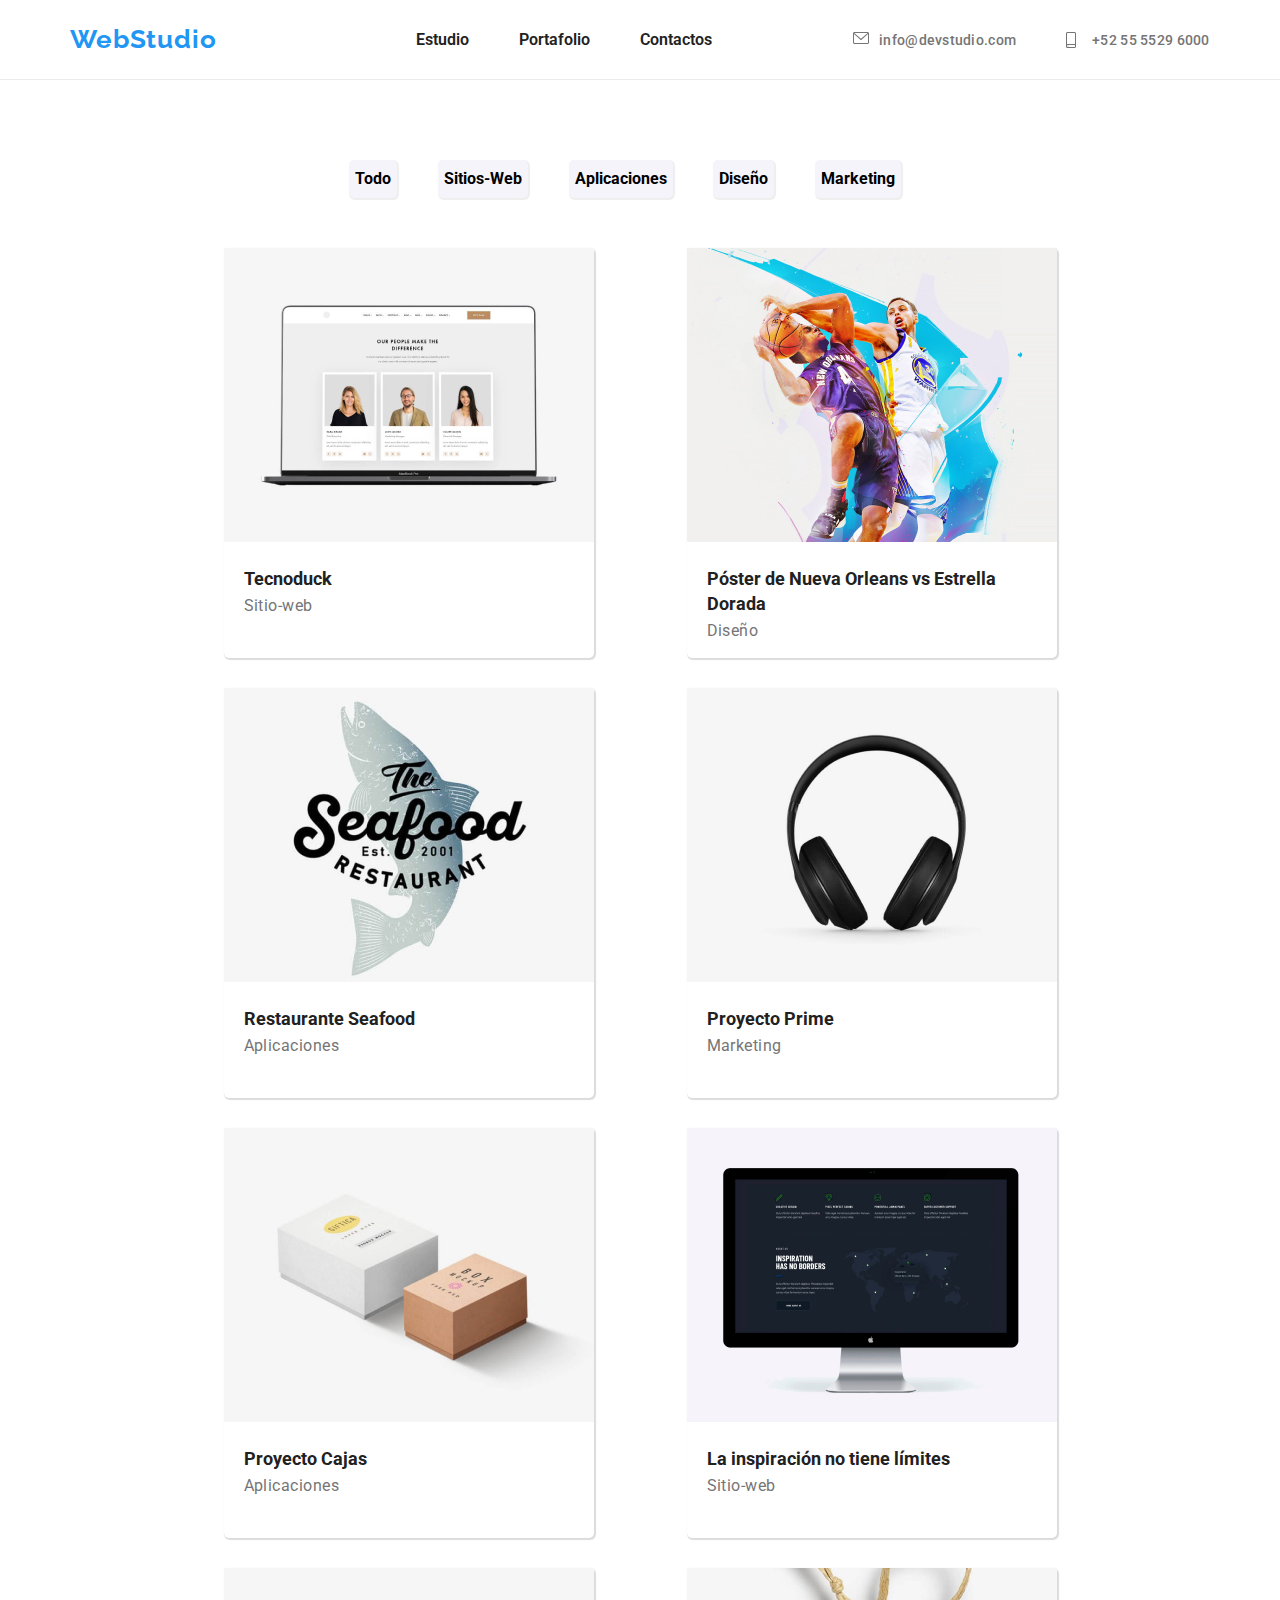
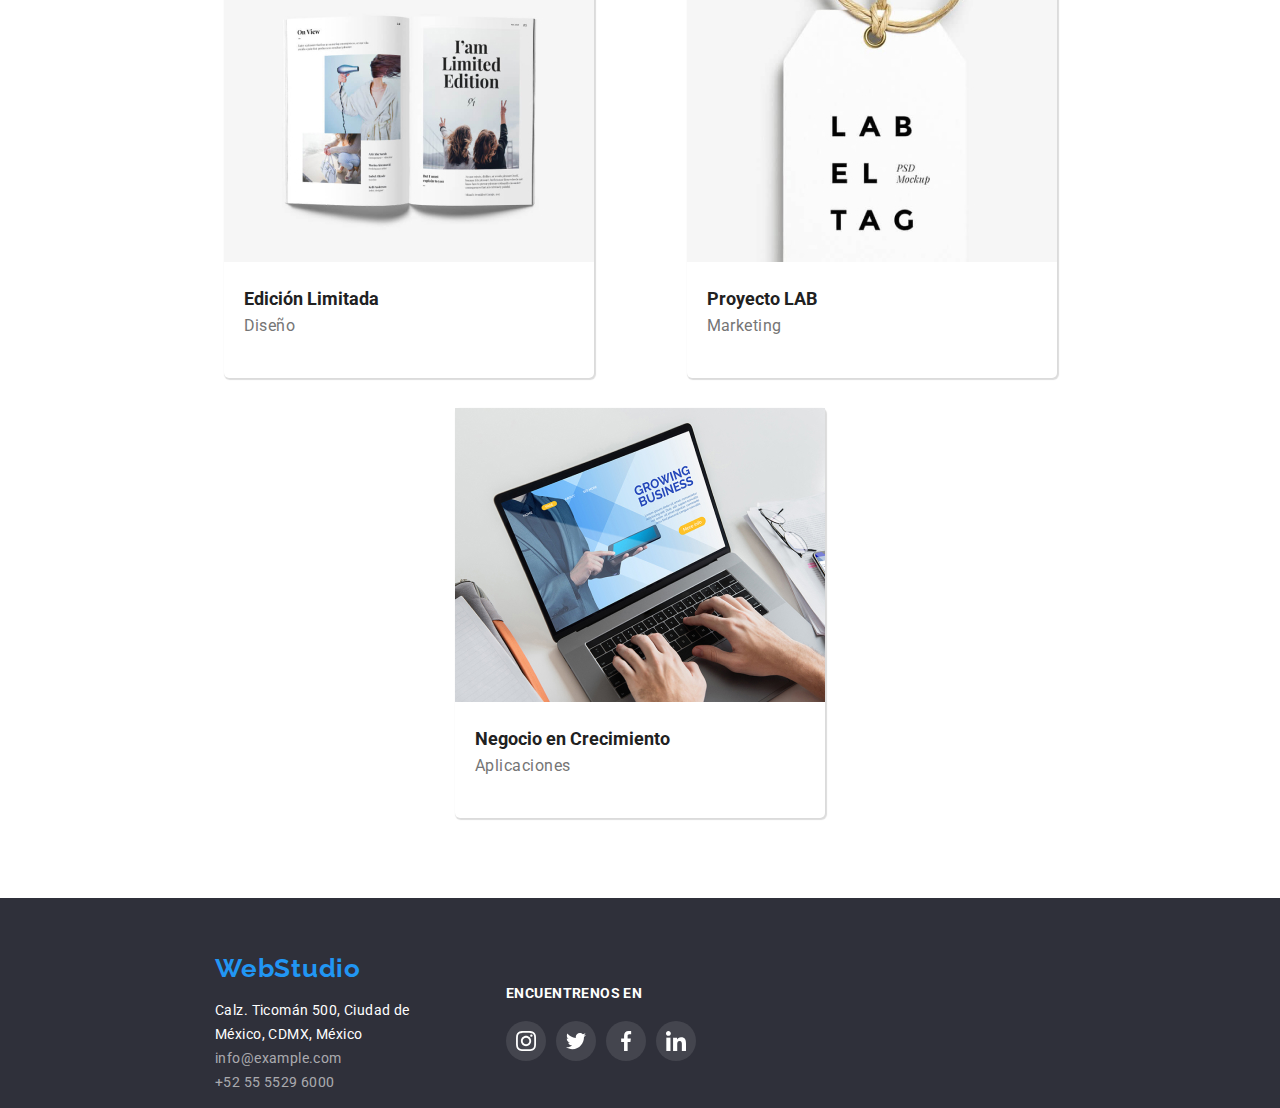
==== portfolio.html @ 3cceba23 "Primer commit" ====
<!DOCTYPE html>
<html lang="es">
  <head>
    <link
      rel="stylesheet"
      type="text/css"
      media="screen"
      href="./css/styles.css"
    />
    <link rel="preconnect" href="https://fonts.googleapis.com" />
    <link rel="preconnect" href="https://fonts.gstatic.com" crossorigin />
    <link
      href="https://fonts.googleapis.com/css2?family=Raleway:wght@100;300;400;500;600;700;800;900&display=swap"
      rel="stylesheet"
    />
    <link
      href="https://fonts.googleapis.com/css2?family=Roboto:wght@400;500;700;900&display=swap"
      rel="stylesheet"
    />
    <link
      rel="stylesheet"
      href="node_modules/modern-normalize/modern-normalize.css"
    />
    <meta charset="utf-8" />
    <meta http-equiv="X-UA-Compatible" content="IE=edge" />
    <title>WebStudio</title>
    <meta name="viewport" content="width=device-width, initial-scale=1" />
  </head>
  <body>
    <header class="navbar">
      <nav>
        <a href="#">
          <p class="page-name">WebStudio</p>
        </a>
        <ul class="navbar-list">
          <li>
            <a id="estudio" href="index.html" class="nav-link">Estudio</a>
          </li>
          <li>
            <a id="portafolio" href="portfolio.html" class="nav-link"
              >Portafolio</a
            >
          </li>
          <li>
            <a id="contactos" href="index.html" class="nav-link">Contactos</a>
          </li>
        </ul>
      </nav>
      <ul class="navbar-contact-info">
        <li>
          <figure class="navbar-info">
            <svg class="navbar-icon">
              <use href="images/icons.svg#email"></use>
            </svg>
            <a href="mailto:info@devstudio.com" target="_blank" class="nav-link"
              >info@devstudio.com</a
            >
          </figure>
        </li>
        <li>
          <figure class="navbar-info">
            <svg class="navbar-icon">
              <use href="images/icons.svg#smartphone"></use>
            </svg>
            <a href="tel:+525555296000" target="_blank" class="nav-link"
              >+52 55 5529 6000</a
            >
          </figure>
        </li>
      </ul>
    </header>
    <main>
      <article class="portafolio-content">
        <ul class="product-category">
          <li class="category-card"><button>Todo</button></li>
          <li class="category-card"><button>Sitios-Web</button></li>
          <li class="category-card"><button>Aplicaciones</button></li>
          <li class="category-card"><button>Diseño</button></li>
          <li class="category-card"><button>Marketing</button></li>
        </ul>
        <ul class="product-cards">
          <li class="product-card">
            <figure>
              <img src="images/product1.jpg" alt="Imagen del portafolio" />
              <p class="product-name">Tecnoduck</p>
              <p class="category-text">Sitio-web</p>
            </figure>
          </li>
          <li class="product-card">
            <figure>
              <img src="images/product2.jpg" alt="Imagen del portafolio" />
              <p class="product-name">
                Póster de Nueva Orleans vs Estrella Dorada
              </p>
              <p class="category-text">Diseño</p>
            </figure>
          </li>
          <li class="product-card">
            <figure>
              <img src="images/product3.jpg" alt="Imagen del portafolio" />
              <p class="product-name">Restaurante Seafood</p>
              <p class="category-text">Aplicaciones</p>
            </figure>
          </li>
          <li class="product-card">
            <figure>
              <img src="images/product4.jpg" alt="Imagen del portafolio" />
              <p class="product-name">Proyecto Prime</p>
              <p class="category-text">Marketing</p>
            </figure>
          </li>
          <li class="product-card">
            <figure>
              <img src="images/product5.jpg" alt="Imagen del portafolio" />
              <p class="product-name">Proyecto Cajas</p>
              <p class="category-text">Aplicaciones</p>
            </figure>
          </li>
          <li class="product-card">
            <figure>
              <img src="images/product6.jpg" alt="Imagen del portafolio" />
              <p class="product-name">La inspiración no tiene límites</p>
              <p class="category-text">Sitio-web</p>
            </figure>
          </li>
          <li class="product-card">
            <figure>
              <img src="images/product7.jpg" alt="Imagen del portafolio" />
              <p class="product-name">Edición Limitada</p>
              <p class="category-text">Diseño</p>
            </figure>
          </li>
          <li class="product-card">
            <figure>
              <img src="images/product8.jpg" alt="Imagen del portafolio" />
              <p class="product-name">Proyecto LAB</p>
              <p class="category-text">Marketing</p>
            </figure>
          </li>
          <li class="product-card">
            <figure>
              <img src="images/product9.jpg" alt="Imagen del portafolio" />
              <p class="product-name">Negocio en Crecimiento</p>
              <p class="category-text">Aplicaciones</p>
            </figure>
          </li>
        </ul>
      </article>
    </main>
    <footer>
      <article class="footer-contact">
        <a href="#">
          <p class="footer-page-name">WebStudio</p>
        </a>
        <address>
          <ul class="footer-list">
            <li><p>Calz. Ticomán 500, Ciudad de México, CDMX, México</p></li>
            <li>
              <p style="color: rgba(255, 255, 255, 0.6)">info@example.com</p>
            </li>
            <li>
              <p style="color: rgba(255, 255, 255, 0.6)">+52 55 5529 6000</p>
            </li>
          </ul>
        </address>
      </article>
      <article class="footer-social-media">
        <h2 class="social-media-title">ENCUENTRENOS EN</h2>
        <ul>
          <li>
            <a
              class="social-media-button"
              href="http://instagram.com"
              target="_blank"
              rel="noopener noreferrer"
            >
              <svg class="social-media-icon">
                <use href="images/icons.svg#instagram"></use>
              </svg>
            </a>
          </li>

          <li>
            <a
              class="social-media-button"
              href="http://twitter.com"
              target="_blank"
              rel="noopener noreferrer"
            >
              <svg class="social-media-icon">
                <use href="images/icons.svg#twitter"></use>
              </svg>
            </a>
          </li>

          <li>
            <a
              class="social-media-button"
              href="http://facebook.com"
              target="_blank"
              rel="noopener noreferrer"
            >
              <svg class="social-media-icon">
                <use href="images/icons.svg#facebook"></use>
              </svg>
            </a>
          </li>

          <li>
            <a
              class="social-media-button"
              href="http://linkedin.com"
              target="_blank"
              rel="noopener noreferrer"
            >
              <svg class="social-media-icon">
                <use href="images/icons.svg#linkedin"></use>
              </svg>
            </a>
          </li>
        </ul>
      </article>
    </footer>
  </body>
</html>
---- css/styles.css ----
@media (max-width: 600px) {
  header {
    flex-direction: column;
  }
}

@import url("https://fonts.googleapis.com/css2?family=Raleway:wght@;400;500;700;900&display=swap");
@import url("https://fonts.googleapis.com/css2?family=Roboto:wght@100;300;400;500;700&display=swap");

:root {
  --main-color: rgba(33, 150, 243, 1);
  --main-color-2: rgba(47, 48, 58, 1);
  --light-gray: rgba(117, 117, 117, 1);
  --white: rgba(255, 255, 255, 1);
  --black: rgba(33, 33, 33, 1);
  --shadow: rgba(238, 238, 238, 1);
  --shadow-hover: rgba(238, 238, 238, 1);
}
.icon {
  display: inline-block;
  width: 1em;
  height: 1em;
  stroke-width: 0;
  stroke: currentColor;
  fill: currentColor;
}
.navbar-icon {
  display: flex;
  height: 16px;
  width: 16px;
  fill: var(--light-gray);
}

.icon-clock {
  width: 0.9716796875em;
}

.icon-details {
  width: 0.9423828125em;
}
.client{
  display: flex;
  justify-content: center;
  align-items: center;
}
.icon-clients{
  display: flex;
  justify-content: center;
  align-items: center;
  fill: var(--light-gray);
}
.client-container:hover,
.client-container:hover svg {
  fill: var(--main-color);
  border-color: var(--main-color);
  cursor: pointer;
}

* {
  box-sizing: border-box;
  margin: 0;
}

a {
  color: rgba(33, 33, 33, 1);
  text-decoration: none;
}

address {
  color: var(--white);
  font-size: 14px;
  font-style: normal;
  font-weight: 400;
  letter-spacing: 0.03em;
  line-height: 24px;
  width: 231px;
}

ul {
  display: block;
  list-style-type: none;
  margin-block-end: 0em;
  margin-block-start: 0em;
  margin-inline-end: 0px;
  margin-inline-start: 0px;
  padding-inline-start: 0px;
}

nav{
display: flex;
align-items: center;
gap: 100px;
}

body {
  font-family: "Roboto", sans-serif;
  overflow-x: auto; /* Hide horizontal scrollbar */
  overflow-y: auto; /* Hide vertical scrollbar */
}

footer {
  align-items: center;
  background-color: var(--main-color-2);
  display: flex;
  flex-direction: row;
  gap: 0px;
  height: 210px;
  padding-top: 40px;
}

nav a:hover {
  color: var(--main-color);
  cursor: pointer;
}

.article-title {
  color: var(--white);
  font-size: 44px;
  height: 120px;
  text-align: center;
  text-transform: uppercase;
  width: 696px;
}

.category-card {
  display: flex;
  flex-direction: row;
  align-items: center;
  font-weight: 500;
  margin-right: 30px;
  padding-left: 1%;
  padding-right: 1%;
}

.category-card button {
  background-color: rgba(245, 244, 250, 1);
  border-radius: 5px;
  box-shadow: 1px 1px 1px 1px rgba(238, 238, 238, 1);
  height: 38px;
  justify-content: center;
  font-weight: 700;
  font-size: 16px;
  line-height: 26px;
  font-family: "Roboto", sans-serif;
  white-space: nowrap;
  border: 0px;
}
.category-card button:hover {
  background-color: var(--main-color);
  box-shadow: 3px 3px 3px 3px rgba(238, 238, 238, 1);
  color: var(--white);
  cursor: pointer;
}
.category-card button:focus {
  background-color: var(--main-color);
  color: var(--white);
}

.category-text {
  /* identical to box height, or 188% */
  color: var(--light-gray);
  font-size: 16px;
  font-style: normal;
  font-weight: 400;
  letter-spacing: 0.03em;
  line-height: 30px;
  margin-left: 20px;
}
.content {
  align-items: center;
  background: linear-gradient(
      0deg,
      rgba(47, 48, 58, 0.4),
      rgba(47, 48, 58, 0.4)
    ),
    url(../images/main-content-image.jpg);
  box-shadow: 0px 4px 4px rgba(0, 0, 0, 0.15);
  color: var(--white);
  background-size: 100%;
  background-attachment: fixed;
  display: flex;
  flex-direction: column;
  height: 600px;
  justify-content: center;
}

.client-list {
  display: flex;
  flex-direction: row;
  justify-content: space-evenly;
  padding: 0% 15%;
}
.client-container {
  align-items: center;
  border-radius: 4px;
  border: 2px solid rgba(175, 177, 184, 1);
  display: flex;
  flex-direction: row;
  height: 80px;
  justify-content: center;
  margin: 45px 0px 150px 0px;
  width: 170px;
}

.client-image {
  color: aqua;
}
.client-image:hover {
  fill: aqua;
  cursor: pointer;
}

.footer-list {
  list-style-type: disc;
  list-style: none;
  margin-block-end: 0;
  margin-block-start: 0;
  margin-inline-end: 0px;
  margin-inline-start: 0px;
  padding-inline-start: 0px;
}

.footer-contact {
  align-content: flex-start;
  align-items: flex-start;
  column-gap: 0px;
  display: flex;
  flex-direction: column;
  justify-content: center;
  margin-left: 215px;
}
.footer-social-media {
  align-items: flex-start;
  display: flex;
  flex-direction: column;
  margin-left: 60px;
}
.footer-social-media ul {
  display: flex;
  gap: 10px;
}

.footer-page-name {
  color: var(--main-color);
  display: block;
  font-family: "Raleway", sans-serif;
  font-size: 26px;
  font-style: normal;
  font-weight: 700;
  letter-spacing: 0.03em;
  line-height: 31px;
  margin-block-end: 14px;
  margin-block-start: 0px;
  margin-inline-end: 0px;
  margin-inline-start: 0px;
  text-align: right;
  text-decoration: none;
}
.img-content {
  position: relative;
}
.main-button {
  align-items: center;
  background: var(--main-color);
  border-radius: 4px;
  border: none;
  box-shadow: 0px 4px 4px rgba(0, 0, 0, 0.15);
  color: var(--white);
  font-weight: 700px;
  display: flex;
  flex-direction: row;
  height: 50px;
  margin-top: 40px;
  justify-content: center;
  width: 260px;
}

.main-button:hover {
  cursor: pointer;
}

.main-content-list {
  display: flex;
  flex-direction: row;
  justify-content: space-evenly;
  margin-top: 50px;
  padding: 0% 15%;
}
.main-content-team {
  margin-top: 90px;
  padding-top: 90px;
  padding-bottom: 90px;
  background-color: rgba(245, 244, 250, 1);
}

.main-content-list .image-title {
  background-color: rgba(47, 48, 58, 0.8);
  color: var(--white);
  display: flex;
  font-size: 18px;
  font-weight: 700;
  height: 70px;
  position: absolute;
  text-transform: uppercase;
  top: 77%;
  width: 100%;
  justify-content: center;
  align-items: center;
}
.main-content-features h2 {
  color: var(--black);
  font-size: 14px;
  font-style: normal;
  font-weight: 700;
  height: 16px;
  left: 215px;
  letter-spacing: 0.03em;
  line-height: 16px;
  text-transform: uppercase;
  top: 775px;
  width: 270px;
}
.main-content-features p {
  color: var(--light-gray);
  font-size: 14px;
  font-style: normal;
  font-weight: 400;
  height: 75px;
  left: 215px;
  letter-spacing: 0.03em;
  line-height: 24px;
  top: 801px;
  width: 270px;
}

.main-content-features section div {
  background-color: rgba(245, 244, 250, 1);
  width: 270px;
  height: 120px;
  border-radius: 4px;
  display: flex;
  justify-content: center;
  text-align: center;
  align-items: center;
  margin-bottom: 30px;
}
.main-content ul {
  display: flex;
  list-style: none;
  gap: 30px;
}

.navbar {
  align-items: center;
  background-color: var(--white);
  display: flex;
  height: 80px;
  border-bottom: 1px solid;
  border-color: rgba(236, 236, 236, 1);
  justify-content: space-around;
}

.navbar-contact-info {
  align-items: center;
  display: flex;
  height: 80px;
  list-style: none;
  column-gap: 50px;
}

.navbar-info{
  display: flex;
  gap: 10px;
}
.navbar-info:hover a,
.navbar-info:hover  .navbar-icon{
  color: var(--main-color);
  fill: var(--main-color);
}

.main-content-icon{
  width: 70px;
  height: 70px;
}
.main-content-icon:hover{
 fill: var(--main-color);
}
.team-card-icon{
  fill: var(--light-gray);
  height: 20px;
  width: 20px;
}


.team-social-media-button{
  align-items: center;
  background-color: var(--white);
  border-radius: 100%;
  display: flex;
  height: 40px;
  justify-content: center;
  width: 40px;
}
.team-social-media-button:hover,.team-social-media-button:hover  svg{
  background-color: var(--main-color);
  fill: var(--white);
}
.team-social-sites{
  display: flex;
  width: 260px;
  margin: 15px 0px;
  gap: 15px;
  justify-content: center;
}

.social-media-icon{
  fill: var(--white);
}
.navbar-info a {
  color: var(--light-gray);
  font-size: 14px;
  font-weight: 500;
  letter-spacing: 0.02em;
  line-height: 16px;
}

.nav-link {
  margin: 0px;
  font-weight: 600;
}

.navbar-list {
  margin-left: 100px;
  align-items: center;
  display: flex;
  height: 80px;
  list-style: none;
  column-gap: 50px;
}

.main-content-title {
  align-items: center;
  color: var(--black);
  display: block;
  flex-direction: row;
  font-size: 36px;
  font-style: normal;
  font-weight: 700;
  justify-content: center;
  letter-spacing: 0.03em;
  line-height: 42px;
  margin-top: 100px;
  text-align: center;
  width: 100%;
}

.page-name {
  color: var(--main-color);
  display: block;
  font-family: "Raleway", sans-serif;
  font-size: 26px;
  font-style: normal;
  font-weight: 700;
  letter-spacing: 0.03em;
  line-height: 31px;
  margin-block-end: 0px;
  margin-block-start: 0px;
  margin-inline-end: 0px;
  margin-inline-start: 0px;
  text-decoration: none;
}

.product-cards {
  display: flex;
  flex-direction: row;
  flex-wrap: wrap;
  flex-grow: 3;
  gap: 30px;
  justify-content: space-around;
  margin-bottom: 80px;
  margin-top: 50px;
}

.product-card {
  align-items: center;
  border-radius: 5px;
  box-shadow: 1px 1px 1px 1px rgba(0, 0, 0, 0.14);
  display: flex;
  flex-direction: column;
  height: 410px;
  justify-content: flex-start;
  padding: 0%;
  width: 370px;
}

.product-card:hover {
  box-shadow: 2px 3px 6px 2px rgba(0, 0, 0, 0.2);
  cursor: pointer;
}

.product-category {
  align-items: center;
  display: flex;
  flex-direction: row;
  height: fit-content;
  justify-content: center;
}

.portafolio-content {
  align-items: center;
  display: flex;
  flex-direction: column;
  justify-content: center;
  margin-top: 80px;
  padding: 0% 15% 0% 15%;
}
.portafolio-content ul li {
  list-style: none;
}

.product-name {
  color: var(--black);
  font-size: 18px;
  font-style: normal;
  font-weight: 700;
  line-height: 25px;
  margin-left: 20px;
  margin-top: 20px;
}

.social-media-title {
  color: var(--white);
  font-family: "Roboto";
  font-size: 14px;
  font-style: normal;
  font-weight: 700;
  letter-spacing: 0.03em;
  line-height: 16px;
  margin-block-end: 20px;
  margin-block-start: 0px;
  margin-inline-end: 0px;
  margin-inline-start: 0px;
  padding-bottom: 0%;
  text-transform: uppercase;
}

.social-media-button {
  align-items: center;
  background-color: rgba(255, 255, 255, 0.1);
  border-radius: 100%;
  display: flex;
  height: 40px;
  justify-content: center;
  width: 40px;
}
.social-media-button svg{
  height: 20px;
  width: 20px;
}
.social-media-button:hover {
  background-color: var(--main-color);
  cursor: pointer;
}

.team-card {
  border-radius: 5px;
  box-shadow: 1px 2px 5px 1px rgba(0, 0, 0, 0.14);
  display: flex;
  flex-direction: column;
  height: fit-content;
  padding-bottom: 20px;
  row-gap: 30px;
}
.team-card:hover {
  box-shadow: 1px 2px 5px 1px rgba(0, 0, 0, 0.3);
  cursor: pointer;
}

.team-img {
  height: 260px;
}
.team-job {
  /* identical to box height */
  color: var(--light-gray);
  font-size: 16px;
  font-style: normal;
  font-weight: 400;
  letter-spacing: 0.03em;
  line-height: 19px;
  text-align: center;
}
.team-name {
  /* identical to box height */
  color: var(--black);
  display: block;
  font-size: 16px;
  font-weight: bold;
  letter-spacing: 0.03em;
  line-height: 19px;
  margin-bottom: 10px;
  text-align: center;
}

.team-section {
  align-items: center;
  display: flex;
  flex-direction: column;
  justify-content: center;
}
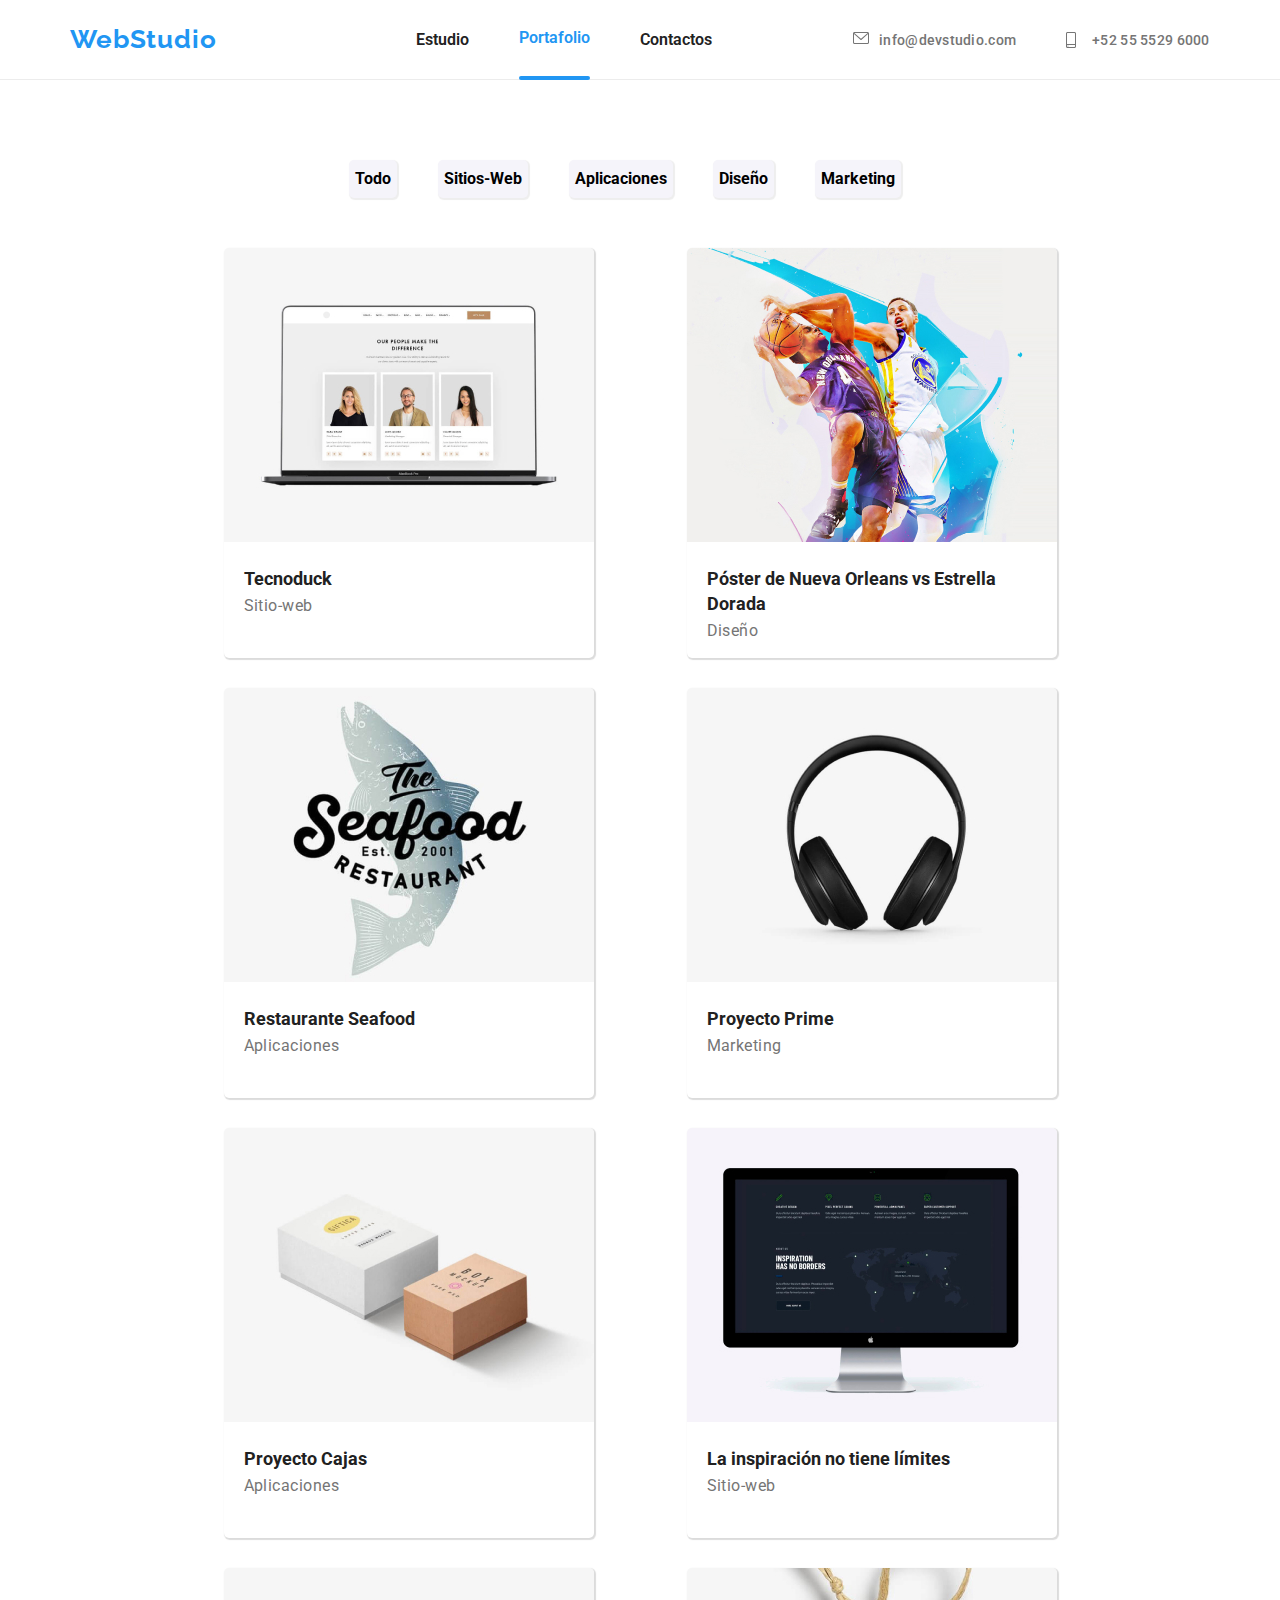
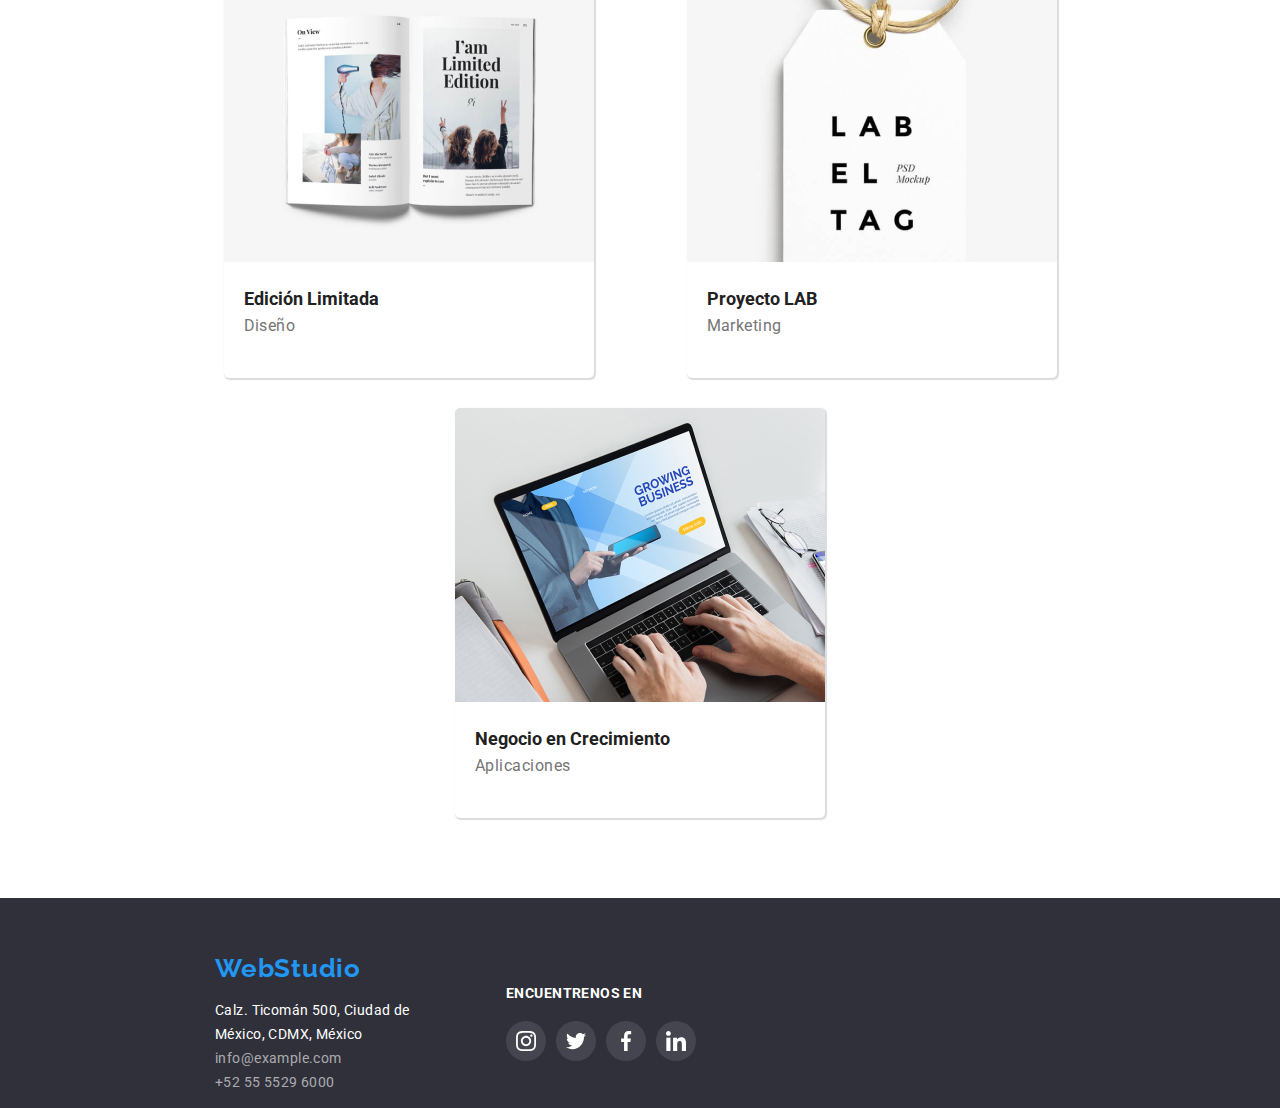
==== commit 4ae0ddf0: "Popup para formulario" ====
--- a/portfolio.html
+++ b/portfolio.html
@@ -37,7 +37,7 @@
             <a id="estudio" href="index.html" class="nav-link">Estudio</a>
           </li>
           <li>
-            <a id="portafolio" href="portfolio.html" class="nav-link"
+            <a id="portafolio" href="portfolio.html" class="nav-link current"
               >Portafolio</a
             >
           </li>
@@ -81,6 +81,14 @@
         <ul class="product-cards">
           <li class="product-card">
             <figure>
+              <div class="card-emergent">
+                <p class="product-description">
+                  Tecnoduck es una plataforma de distribución de coronavirus de
+                  última generación. Las compañías usan esta plataforma para el
+                  espionaje digital y los ataques a los servidores seguros de la
+                  competencia.
+                </p>
+              </div>
               <img src="images/product1.jpg" alt="Imagen del portafolio" />
               <p class="product-name">Tecnoduck</p>
               <p class="category-text">Sitio-web</p>
@@ -88,6 +96,15 @@
           </li>
           <li class="product-card">
             <figure>
+              <div class="card-emergent">
+                <p class="product-description">
+                  Lorem Ipsum is simply dummy text of the printing and
+                  typesetting industry. Lorem Ipsum has been the industry's
+                  standard dummy text ever since the 1500s, when an unknown
+                  printer took a galley of type and scrambled it to make a type
+                  specimen book. 
+                </p>
+              </div>
               <img src="images/product2.jpg" alt="Imagen del portafolio" />
               <p class="product-name">
                 Póster de Nueva Orleans vs Estrella Dorada
@@ -97,6 +114,15 @@
           </li>
           <li class="product-card">
             <figure>
+              <div class="card-emergent">
+                <p class="product-description">
+                  Lorem Ipsum is simply dummy text of the printing and
+                  typesetting industry. Lorem Ipsum has been the industry's
+                  standard dummy text ever since the 1500s, when an unknown
+                  printer took a galley of type and scrambled it to make a type
+                  specimen book. 
+                </p>
+              </div>
               <img src="images/product3.jpg" alt="Imagen del portafolio" />
               <p class="product-name">Restaurante Seafood</p>
               <p class="category-text">Aplicaciones</p>
@@ -104,6 +130,15 @@
           </li>
           <li class="product-card">
             <figure>
+              <div class="card-emergent">
+                <p class="product-description">
+                  Lorem Ipsum is simply dummy text of the printing and
+                  typesetting industry. Lorem Ipsum has been the industry's
+                  standard dummy text ever since the 1500s, when an unknown
+                  printer took a galley of type and scrambled it to make a type
+                  specimen book. 
+                </p>
+              </div>
               <img src="images/product4.jpg" alt="Imagen del portafolio" />
               <p class="product-name">Proyecto Prime</p>
               <p class="category-text">Marketing</p>
@@ -111,6 +146,15 @@
           </li>
           <li class="product-card">
             <figure>
+              <div class="card-emergent">
+                <p class="product-description">
+                  Lorem Ipsum is simply dummy text of the printing and
+                  typesetting industry. Lorem Ipsum has been the industry's
+                  standard dummy text ever since the 1500s, when an unknown
+                  printer took a galley of type and scrambled it to make a type
+                  specimen book. 
+                </p>
+              </div>
               <img src="images/product5.jpg" alt="Imagen del portafolio" />
               <p class="product-name">Proyecto Cajas</p>
               <p class="category-text">Aplicaciones</p>
@@ -118,6 +162,15 @@
           </li>
           <li class="product-card">
             <figure>
+              <div class="card-emergent">
+                <p class="product-description">
+                  Lorem Ipsum is simply dummy text of the printing and
+                  typesetting industry. Lorem Ipsum has been the industry's
+                  standard dummy text ever since the 1500s, when an unknown
+                  printer took a galley of type and scrambled it to make a type
+                  specimen book. 
+                </p>
+              </div>
               <img src="images/product6.jpg" alt="Imagen del portafolio" />
               <p class="product-name">La inspiración no tiene límites</p>
               <p class="category-text">Sitio-web</p>
@@ -125,6 +178,15 @@
           </li>
           <li class="product-card">
             <figure>
+              <div class="card-emergent">
+                <p class="product-description">
+                  Lorem Ipsum is simply dummy text of the printing and
+                  typesetting industry. Lorem Ipsum has been the industry's
+                  standard dummy text ever since the 1500s, when an unknown
+                  printer took a galley of type and scrambled it to make a type
+                  specimen book. 
+                </p>
+              </div>
               <img src="images/product7.jpg" alt="Imagen del portafolio" />
               <p class="product-name">Edición Limitada</p>
               <p class="category-text">Diseño</p>
@@ -132,6 +194,15 @@
           </li>
           <li class="product-card">
             <figure>
+              <div class="card-emergent">
+                <p class="product-description">
+                  Lorem Ipsum is simply dummy text of the printing and
+                  typesetting industry. Lorem Ipsum has been the industry's
+                  standard dummy text ever since the 1500s, when an unknown
+                  printer took a galley of type and scrambled it to make a type
+                  specimen book. 
+                </p>
+              </div>
               <img src="images/product8.jpg" alt="Imagen del portafolio" />
               <p class="product-name">Proyecto LAB</p>
               <p class="category-text">Marketing</p>
@@ -139,6 +210,15 @@
           </li>
           <li class="product-card">
             <figure>
+              <div class="card-emergent">
+                <p class="product-description">
+                  Lorem Ipsum is simply dummy text of the printing and
+                  typesetting industry. Lorem Ipsum has been the industry's
+                  standard dummy text ever since the 1500s, when an unknown
+                  printer took a galley of type and scrambled it to make a type
+                  specimen book. 
+                </p>
+              </div>
               <img src="images/product9.jpg" alt="Imagen del portafolio" />
               <p class="product-name">Negocio en Crecimiento</p>
               <p class="category-text">Aplicaciones</p>
--- a/css/styles.css
+++ b/css/styles.css
@@ -38,12 +38,12 @@
 .icon-details {
   width: 0.9423828125em;
 }
-.client{
-  display: flex;
-  justify-content: center;
-  align-items: center;
-}
-.icon-clients{
+.client {
+  display: flex;
+  justify-content: center;
+  align-items: center;
+}
+.icon-clients {
   display: flex;
   justify-content: center;
   align-items: center;
@@ -86,10 +86,10 @@
   padding-inline-start: 0px;
 }
 
-nav{
-display: flex;
-align-items: center;
-gap: 100px;
+nav {
+  display: flex;
+  align-items: center;
+  gap: 100px;
 }
 
 body {
@@ -174,14 +174,16 @@
       rgba(47, 48, 58, 0.4)
     ),
     url(../images/main-content-image.jpg);
+  background-attachment: fixed;
+  background-size: 100%;
   box-shadow: 0px 4px 4px rgba(0, 0, 0, 0.15);
   color: var(--white);
-  background-size: 100%;
-  background-attachment: fixed;
   display: flex;
   flex-direction: column;
   height: 600px;
   justify-content: center;
+  overflow: hidden;
+  position: relative;
 }
 
 .client-list {
@@ -274,7 +276,71 @@
   justify-content: center;
   width: 260px;
 }
-
+.form{
+background: var(--white);
+border-radius: 4px;
+box-shadow: 0px 1px 3px rgba(0, 0, 0, 0.12), 0px 1px 1px rgba(0, 0, 0, 0.14), 0px 2px 1px rgba(0, 0, 0, 0.2);
+height: 581px;
+position: absolute;
+width: 528px;
+transform: scale(0.6); 
+display: flex;
+flex-direction: column;
+align-items: center;
+justify-content: center;
+visibility: hidden;
+
+}
+.form-background{
+  display: flex;
+  justify-content: center;
+  align-items: center;
+  background: rgba(0, 0, 0, 0.8);
+  height: 100%;
+  width: 100%;
+  position: absolute;
+}
+.form:target{
+    opacity: 1;
+    transition: all 0.3s ease-in-out; 
+    transform: scale(1);
+    visibility: visible;
+}
+
+.close-icon{
+  position:absolute;
+  display: flex;
+  justify-content: center;
+  align-items: center;
+  top:1%;
+  left: 93%;
+  height: 30px;
+  width: 30px;
+  color: #000;
+  background-color: white;
+  box-shadow: 1px 1px 1px 1px rgba(0, 0, 0, 0.14);
+  border-radius: 20px;
+}
+.close-icon:hover{
+  cursor: pointer;
+  transform: rotate(360deg);
+  transition: transform 500ms ease;
+}
+
+.close-icon svg{
+  height: 12px;
+  width: 12px;
+}
+.input-form {
+  background-color: white;
+  background-image: url('images/icons.svg#astronaut');
+  background-position: 10px 10px;
+  background-repeat: no-repeat;
+  padding-left: 40px;
+}
+.form-content{
+color: #000;
+}
 .main-button:hover {
   cursor: pointer;
 }
@@ -368,31 +434,31 @@
   column-gap: 50px;
 }
 
-.navbar-info{
+.navbar-info {
   display: flex;
   gap: 10px;
 }
 .navbar-info:hover a,
-.navbar-info:hover  .navbar-icon{
+.navbar-info:hover .navbar-icon {
   color: var(--main-color);
   fill: var(--main-color);
 }
 
-.main-content-icon{
+
+.main-content-icon {
   width: 70px;
   height: 70px;
 }
-.main-content-icon:hover{
- fill: var(--main-color);
-}
-.team-card-icon{
+.main-content-icon:hover {
+  fill: var(--main-color);
+}
+.team-card-icon {
   fill: var(--light-gray);
   height: 20px;
   width: 20px;
 }
 
-
-.team-social-media-button{
+.team-social-media-button {
   align-items: center;
   background-color: var(--white);
   border-radius: 100%;
@@ -401,11 +467,12 @@
   justify-content: center;
   width: 40px;
 }
-.team-social-media-button:hover,.team-social-media-button:hover  svg{
+.team-social-media-button:hover,
+.team-social-media-button:hover svg {
   background-color: var(--main-color);
   fill: var(--white);
 }
-.team-social-sites{
+.team-social-sites {
   display: flex;
   width: 260px;
   margin: 15px 0px;
@@ -413,7 +480,7 @@
   justify-content: center;
 }
 
-.social-media-icon{
+.social-media-icon {
   fill: var(--white);
 }
 .navbar-info a {
@@ -425,8 +492,21 @@
 }
 
 .nav-link {
-  margin: 0px;
+  line-height: 77px;
   font-weight: 600;
+}
+.current{
+  color: var(--main-color);
+  fill: var(--main-color);
+
+}
+.current:after {
+  display: block;
+  content: "";
+  height: 4px;
+  width: 100%;
+  background-color: #2196f3;
+  border-radius: 2px;
 }
 
 .navbar-list {
@@ -482,6 +562,7 @@
 }
 
 .product-card {
+  position: relative;
   align-items: center;
   border-radius: 5px;
   box-shadow: 1px 1px 1px 1px rgba(0, 0, 0, 0.14);
@@ -491,11 +572,37 @@
   justify-content: flex-start;
   padding: 0%;
   width: 370px;
+  overflow: hidden;
 }
 
 .product-card:hover {
   box-shadow: 2px 3px 6px 2px rgba(0, 0, 0, 0.2);
   cursor: pointer;
+}
+
+.card-emergent{
+  display: flex;
+  justify-content: center;
+  align-items: center;
+  position: absolute;
+  padding: 63px 24px;
+  background: rgba(33, 150, 243, 0.9);
+  height: 295px;
+  width: 370px;
+  border-radius:2px;
+  transform: translateY(140%);
+  transition: transform 250ms ease;
+  transition-timing-function: cubic-bezier(0.4, 0, 0.2, 1);
+}
+.product-card:hover .card-emergent{
+  transform: translateY(0%);
+  transition: transform 250ms ease;
+  transition-timing-function: cubic-bezier(0.4, 0, 0.2, 1);
+}
+
+.product-description{
+  color: var(--white);
+  line-height: 28px ;
 }
 
 .product-category {
@@ -553,7 +660,7 @@
   justify-content: center;
   width: 40px;
 }
-.social-media-button svg{
+.social-media-button svg {
   height: 20px;
   width: 20px;
 }
